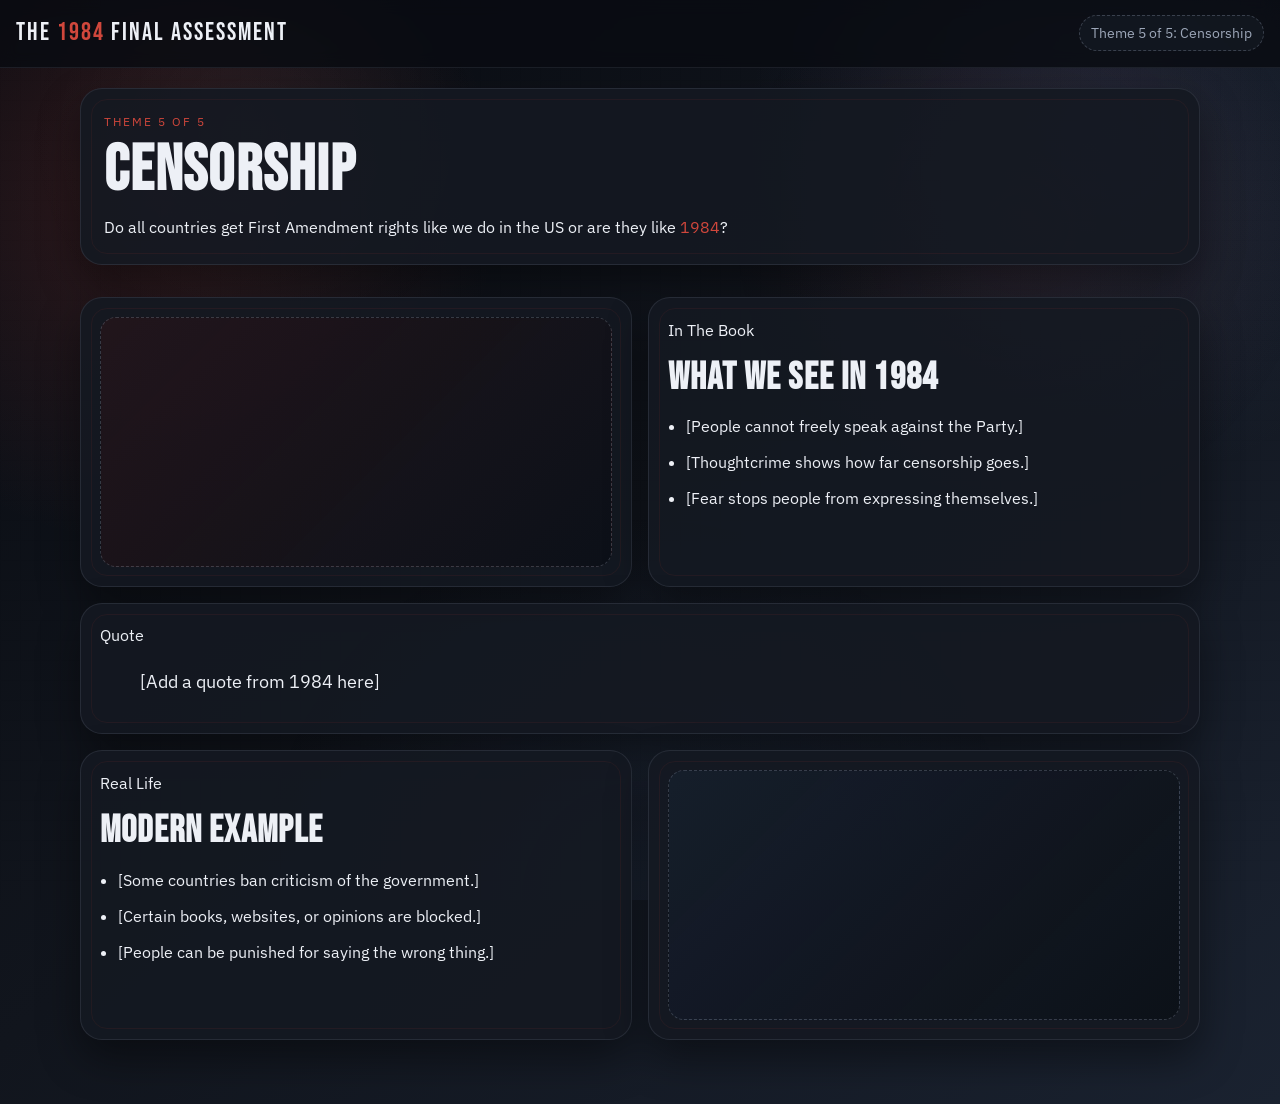
==== Themes/censorship.html @ dd371f8a "Cleaned up all pages to fill in information" ====
<!DOCTYPE html>
<html lang="en">
  <head>
    <meta charset="UTF-8" />
    <meta name="viewport" content="width=device-width, initial-scale=1.0" />
    <title>Censorship | The 1984 Final Assessment</title>
    <link rel="preconnect" href="https://fonts.googleapis.com" />
    <link rel="preconnect" href="https://fonts.gstatic.com" crossorigin />
    <link
      href="https://fonts.googleapis.com/css2?family=Bebas+Neue&family=Cormorant+Garamond:wght@500;700&family=IBM+Plex+Sans:wght@400;600&display=swap"
      rel="stylesheet"
    />
    <link rel="stylesheet" href="../style.css" />
  </head>
  <body class="noise" data-page="censorship">
    <header class="top-bar">
      <a class="brand" href="../index.html">The <span>1984</span> Final Assessment</a>
      <div class="broadcast">Theme 5 of 5: Censorship</div>
    </header>

    <main class="layout simple-theme reveal">
      <section class="card page-hero simple-hero">
        <p class="kicker">Theme 5 of 5</p>
        <h1>Censorship</h1>
        <p class="theme-intro">Do all countries get First Amendment rights like we do in the US or are they like <span class="accent-text">1984</span>?</p>
      </section>

      <section class="simple-row">
        <article class="card simple-block image-block">
          <div class="simple-image-slot">
            <!-- <img src="../Images/your-book-image.jpg" alt="Censorship in 1984" title="https://example.com" /> -->
          </div>
        </article>

        <article class="card simple-block note-block">
          <p class="theme-label">In The Book</p>
          <h2>What We See In 1984</h2>
          <ul class="simple-notes">
            <li>[People cannot freely speak against the Party.]</li>
            <li>[Thoughtcrime shows how far censorship goes.]</li>
            <li>[Fear stops people from expressing themselves.]</li>
          </ul>
        </article>
      </section>

      <section class="card simple-quote-block">
        <p class="theme-label">Quote</p>
        <blockquote class="theme-quote">[Add a quote from 1984 here]</blockquote>
      </section>

      <section class="simple-row simple-row-reverse">
        <article class="card simple-block note-block">
          <p class="theme-label">Real Life</p>
          <h2>Modern Example</h2>
          <ul class="simple-notes">
            <li>[Some countries ban criticism of the government.]</li>
            <li>[Certain books, websites, or opinions are blocked.]</li>
            <li>[People can be punished for saying the wrong thing.]</li>
          </ul>
        </article>

        <article class="card simple-block image-block">
          <div class="simple-image-slot alt">
            <!-- <img src="../Images/your-modern-image.jpg" alt="Modern censorship example" title="https://example.com" /> -->
          </div>
        </article>
      </section>

    </main>
    <script src="../script.js"></script>
  </body>
</html>
---- style.css ----
:root {
  --paper: #11151d;
  --paper-deep: #1b212c;
  --ink: #edf0f6;
  --muted: #9ca6b8;
  --line: #3d495f;
  --card: rgba(20, 25, 34, 0.9);
  --card-strong: rgba(15, 19, 28, 0.96);
  --accent: #d0473c;
  --accent-soft: #f08b53;
  --shadow: 0 18px 42px rgba(0, 0, 0, 0.42);
  --font-display: "Bebas Neue", Impact, sans-serif;
  --font-body: "IBM Plex Sans", "Segoe UI", sans-serif;
  --font-quote: "Cormorant Garamond", Georgia, serif;
}

* {
  box-sizing: border-box;
}

html,
body {
  margin: 0;
  padding: 0;
  min-height: 100%;
}

body {
  font-family: var(--font-body);
  color: var(--ink);
  background:
    radial-gradient(circle at 12% 18%, rgba(208, 71, 60, 0.18), transparent 24%),
    radial-gradient(circle at 86% 12%, rgba(70, 95, 140, 0.22), transparent 24%),
    linear-gradient(140deg, #090c12 0%, #11151d 48%, #1a2230 100%);
  line-height: 1.65;
}

.noise::before {
  content: "";
  position: fixed;
  inset: 0;
  pointer-events: none;
  opacity: 0.16;
  background-image:
    linear-gradient(rgba(154, 166, 184, 0.03) 1px, transparent 1px),
    linear-gradient(90deg, rgba(154, 166, 184, 0.03) 1px, transparent 1px);
  background-size: 20px 20px;
  z-index: -2;
}

.noise::after {
  content: "";
  position: fixed;
  inset: 0;
  pointer-events: none;
  background:
    radial-gradient(circle at 20% 15%, rgba(255, 255, 255, 0.04), transparent 18%),
    radial-gradient(circle at 80% 25%, rgba(208, 71, 60, 0.09), transparent 24%),
    radial-gradient(circle at 50% 100%, rgba(70, 95, 140, 0.12), transparent 35%);
  z-index: -1;
}

.top-bar {
  position: sticky;
  top: 0;
  z-index: 20;
  display: flex;
  justify-content: space-between;
  align-items: center;
  gap: 1rem;
  padding: 0.8rem 1rem;
  background: rgba(9, 12, 18, 0.82);
  border-bottom: 1px solid rgba(154, 166, 184, 0.12);
  backdrop-filter: blur(8px);
}

.brand {
  color: var(--ink);
  text-decoration: none;
  font-family: var(--font-display);
  font-size: 1.55rem;
  letter-spacing: 0.08em;
}

.brand span {
  color: var(--accent);
}

.accent-text {
  color: var(--accent);
}

.broadcast {
  font-size: 0.86rem;
  color: var(--muted);
  padding: 0.35rem 0.7rem;
  border-radius: 999px;
  border: 1px dashed rgba(154, 166, 184, 0.3);
  background: rgba(20, 25, 34, 0.88);
}

.layout {
  width: min(1120px, 92vw);
  margin: 1.3rem auto 4rem;
}

.hero {
  display: grid;
  grid-template-columns: 1.2fr 0.8fr;
  gap: 1.25rem;
  align-items: stretch;
}

.card {
  position: relative;
  background: var(--card);
  border: 1px solid rgba(154, 166, 184, 0.14);
  border-radius: 22px;
  box-shadow: var(--shadow);
  overflow: hidden;
}

.card::before {
  content: "";
  position: absolute;
  inset: 10px;
  border: 1px solid rgba(208, 71, 60, 0.08);
  border-radius: 16px;
  pointer-events: none;
}

.hero-main,
.section-card,
.page-hero {
  padding: 1.4rem;
}

.kicker {
  margin: 0;
  text-transform: uppercase;
  letter-spacing: 0.16em;
  font-size: 0.76rem;
  color: var(--accent);
}

h1,
h2,
h3 {
  line-height: 1.05;
}

h1 {
  margin: 0.25rem 0 0.65rem;
  font-family: var(--font-display);
  font-size: clamp(2.3rem, 5vw, 4.5rem);
  letter-spacing: 0.02em;
}

h2 {
  margin: 0 0 0.65rem;
  font-family: var(--font-display);
  font-size: clamp(1.9rem, 3vw, 2.4rem);
  letter-spacing: 0.03em;
}

h3 {
  margin: 0 0 0.4rem;
}

p {
  margin: 0 0 0.9rem;
}

.hero-main > p:last-of-type,
.page-hero > p:last-of-type,
.section-card > p:last-of-type {
  margin-bottom: 0;
}

.hero-side {
  min-height: 320px;
  padding: 1.1rem;
  background:
    radial-gradient(circle at center, rgba(208, 71, 60, 0.12), transparent 42%),
    linear-gradient(155deg, rgba(10, 13, 20, 0.96), rgba(23, 28, 39, 0.92)),
    var(--card-strong);
}

.watcher-stage {
  position: relative;
  height: 100%;
  min-height: 280px;
  overflow: hidden;
}

.watcher-frame,
.scan-ring,
.camera-mount {
  position: absolute;
}

.camera-mount {
  top: 4%;
  left: 50%;
  width: 130px;
  height: 18px;
  transform: translateX(-50%);
  border-radius: 999px;
  background: linear-gradient(180deg, #2c3444, #121722);
  box-shadow:
    0 8px 14px rgba(0, 0, 0, 0.35),
    inset 0 -2px 4px rgba(0, 0, 0, 0.35);
}

.camera-mount::before {
  content: "";
  position: absolute;
  left: 50%;
  top: 100%;
  width: 16px;
  height: 42px;
  transform: translateX(-50%);
  border-radius: 0 0 10px 10px;
  background: linear-gradient(180deg, #3d475b, #171c27);
}

.watcher-frame {
  inset: 16% 12% 20%;
  display: grid;
  place-items: center;
  border-radius: 24px;
  border: 1px solid rgba(154, 166, 184, 0.12);
  background:
    linear-gradient(180deg, rgba(255, 255, 255, 0.02), transparent),
    rgba(9, 12, 18, 0.72);
  box-shadow: inset 0 0 0 1px rgba(255, 255, 255, 0.02);
}

.camera-body {
  position: relative;
  width: min(310px, 84%);
  aspect-ratio: 1.15 / 0.78;
  display: grid;
  place-items: center;
  border-radius: 30px;
  border: 1px solid rgba(154, 166, 184, 0.16);
  background:
    linear-gradient(145deg, rgba(58, 67, 84, 0.95), rgba(18, 23, 32, 0.98));
  box-shadow:
    0 18px 28px rgba(0, 0, 0, 0.32),
    inset 0 1px 0 rgba(255, 255, 255, 0.05),
    inset 0 -12px 24px rgba(0, 0, 0, 0.28);
}

.camera-body-top {
  position: absolute;
  top: 12px;
  left: 18px;
  right: 62px;
  height: 16px;
  border-radius: 999px;
  background: linear-gradient(90deg, rgba(255, 255, 255, 0.08), rgba(255, 255, 255, 0.01));
}

.camera-side-panel {
  position: absolute;
  right: 16px;
  top: 50%;
  width: 34px;
  height: 68px;
  transform: translateY(-50%);
  border-radius: 14px;
  border: 1px solid rgba(154, 166, 184, 0.12);
  background:
    linear-gradient(180deg, rgba(255, 255, 255, 0.05), rgba(0, 0, 0, 0.2)),
    #181d27;
}

.camera-lens {
  position: relative;
  width: 56%;
  aspect-ratio: 1;
  display: grid;
  place-items: center;
  background:
    radial-gradient(circle at center, rgba(255, 255, 255, 0.04), transparent 60%),
    linear-gradient(145deg, #0a0d14, #293140);
  box-shadow:
    0 0 30px rgba(0, 0, 0, 0.28),
    inset 0 0 26px rgba(0, 0, 0, 0.45);
  border-radius: 50%;
  border: 2px solid rgba(130, 145, 168, 0.18);
}

.lens-ring {
  position: absolute;
  border-radius: 50%;
  pointer-events: none;
}

.lens-ring-outer {
  inset: 8%;
  border: 10px solid rgba(9, 12, 18, 0.92);
  box-shadow: inset 0 0 0 1px rgba(154, 166, 184, 0.08);
}

.lens-ring-mid {
  inset: 24%;
  border: 2px solid rgba(240, 139, 83, 0.35);
  box-shadow: 0 0 18px rgba(208, 71, 60, 0.18);
}

.lens-glass {
  width: 44%;
  aspect-ratio: 1;
  position: relative;
  display: grid;
  place-items: center;
  overflow: hidden;
  border-radius: 50%;
  background:
    radial-gradient(circle at 30% 28%, rgba(255, 255, 255, 0.22), transparent 16%),
    radial-gradient(circle at center, #315a7e 0%, #1b3349 44%, #081019 100%);
  box-shadow:
    inset 0 0 20px rgba(0, 0, 0, 0.4),
    0 0 18px rgba(60, 112, 175, 0.16);
}

.lens-core {
  width: 72%;
  aspect-ratio: 1;
  position: relative;
  border-radius: 50%;
  transition: transform 80ms linear;
}

.lens-aperture {
  position: absolute;
  inset: 18%;
  border-radius: 50%;
  border: 3px solid rgba(11, 16, 24, 0.92);
  background: radial-gradient(circle, #09111b 0%, #020406 72%);
  box-shadow:
    0 0 0 8px rgba(8, 12, 18, 0.3),
    inset 0 0 10px rgba(0, 0, 0, 0.45);
}

.lens-aperture::before {
  content: "";
  position: absolute;
  inset: 22%;
  border-radius: 50%;
  border: 1px solid rgba(154, 166, 184, 0.14);
}

.lens-highlight {
  position: absolute;
  width: 30%;
  height: 12%;
  top: 20%;
  left: 20%;
  border-radius: 999px;
  background: linear-gradient(90deg, rgba(255, 255, 255, 0.34), rgba(255, 255, 255, 0.03));
  transform: rotate(-24deg);
  opacity: 0.8;
}

.scan-ring {
  border: 1px solid rgba(154, 166, 184, 0.16);
  border-radius: 50%;
  box-shadow: 0 0 24px rgba(255, 255, 255, 0.03);
}

.scan-ring-a {
  width: 260px;
  height: 260px;
  top: 6%;
  right: -2%;
}

.scan-ring-b {
  width: 140px;
  height: 140px;
  left: 6%;
  bottom: 10%;
}

.grid {
  display: grid;
  gap: 1rem;
  margin-top: 1rem;
  grid-template-columns: repeat(2, minmax(0, 1fr));
}

.topic-link {
  display: block;
  color: var(--ink);
  text-decoration: none;
  padding: 1rem 1rem 1.05rem;
  border-radius: 18px;
  border: 1px solid rgba(154, 166, 184, 0.14);
  background: rgba(17, 21, 29, 0.82);
  transition: transform 180ms ease, box-shadow 180ms ease, border-color 180ms ease;
}

.topic-link:hover {
  transform: translateY(-4px) rotate(-0.4deg);
  border-color: rgba(208, 71, 60, 0.45);
  box-shadow: 0 16px 30px rgba(0, 0, 0, 0.26);
}

.topic-link h3 {
  font-family: var(--font-display);
  font-size: 1.55rem;
  letter-spacing: 0.03em;
}

.topic-link p {
  margin: 0;
  color: var(--muted);
}

.topic-tag {
  display: inline-block;
  margin-bottom: 0.75rem;
  padding: 0.2rem 0.55rem;
  border-radius: 999px;
  background: rgba(208, 71, 60, 0.12);
  color: var(--accent);
  font-size: 0.78rem;
  text-transform: uppercase;
  letter-spacing: 0.12em;
}

.page-hero {
  margin-bottom: 1rem;
}

.content {
  display: grid;
  grid-template-columns: 1.7fr 1fr;
  gap: 1rem;
}

.meta {
  display: grid;
  gap: 1rem;
}

.theme-quote {
  font-size: large;
}

.theme-pagenumber {
  text-align: left;
}

.quote {
  margin: 1rem 0;
  padding: 0.9rem 1rem 0.9rem 1.1rem;
  border-left: 4px solid var(--accent-soft);
  background: rgba(28, 34, 46, 0.92);
  border-radius: 12px;
  font-family: var(--font-quote);
  font-size: 1.55rem;
}

.prompt-box,
.meta-item,
.checklist {
  background: rgba(18, 23, 32, 0.88);
  border: 1px solid rgba(154, 166, 184, 0.12);
  border-radius: 16px;
}

.prompt-box {
  margin-top: 1rem;
  padding: 1rem;
}

.prompt-label {
  margin: 0 0 0.35rem;
  font-size: 0.8rem;
  text-transform: uppercase;
  letter-spacing: 0.14em;
  color: var(--accent);
}

.placeholder {
  color: var(--muted);
}

.placeholder strong {
  color: var(--ink);
}

.student-lines {
  margin-top: 0.8rem;
  min-height: 120px;
  border-radius: 10px;
  background:
    repeating-linear-gradient(
      to bottom,
      transparent 0 21px,
      rgba(154, 166, 184, 0.22) 21px 22px
    );
}

.meta-item,
.checklist {
  padding: 0.95rem;
}

.meta-item h3,
.checklist h3 {
  margin: 0 0 0.4rem;
  font-size: 0.9rem;
  letter-spacing: 0.08em;
  text-transform: uppercase;
  color: var(--accent);
}

.checklist ul {
  margin: 0;
  padding-left: 1.1rem;
  color: var(--muted);
}

.checklist li + li {
  margin-top: 0.4rem;
}

.reveal {
  opacity: 0;
  transform: translateY(10px);
  transition: opacity 360ms ease, transform 360ms ease;
}

.reveal.visible {
  opacity: 1;
  transform: translateY(0);
}

footer {
  width: min(1120px, 92vw);
  margin: 2rem auto 1rem;
  padding-top: 0.9rem;
  border-top: 1px solid rgba(154, 166, 184, 0.14);
  color: var(--muted);
  font-size: 0.92rem;
}

@media (max-width: 900px) {
  .hero,
  .content,
  .grid {
    grid-template-columns: 1fr;
  }

  .hero-side {
    min-height: 280px;
  }

  .watcher-frame {
    inset: 14% 8% 24%;
  }
}

@media (max-width: 620px) {
  .top-bar {
    align-items: flex-start;
    flex-direction: column;
  }

  .watcher-frame {
    inset: 16% 4% 28%;
  }
}
.simple-theme {
  display: grid;
  gap: 1rem;
}

.simple-hero {
  padding: 1.45rem;
}

.theme-intro {
  max-width: 42rem;
  color: var(--ink);
}

.simple-row {
  display: grid;
  grid-template-columns: 1fr 1fr;
  gap: 1rem;
}

.simple-row-reverse {
  grid-template-columns: 1fr 1fr;
}

.simple-block {
  padding: 1.2rem;
}

.image-block {
  display: grid;
  gap: 0.85rem;
}

.simple-image-slot {
  min-height: 250px;
  display: grid;
  place-items: center;
  padding: 0;
  border-radius: 16px;
  border: 1px dashed rgba(154, 166, 184, 0.28);
  background:
    linear-gradient(135deg, rgba(208, 71, 60, 0.1), transparent),
    rgba(10, 13, 20, 0.62);
  overflow: hidden;
}

.simple-image-slot.alt {
  background:
    linear-gradient(135deg, rgba(70, 95, 140, 0.16), transparent),
    rgba(10, 13, 20, 0.62);
}

.simple-caption {
  margin: 0;
  color: var(--muted);
}

.simple-notes {
  margin: 0.9rem 0 0;
  padding-left: 1.1rem;
  line-height: 28px;
  color: var(--ink);
}

.simple-notes li + li {
  margin-top: 0.5rem;
}

.simple-quote-block {
  padding: 1.15rem 1.2rem;
}

.final-block {
  max-width: 100%;
}

@media (max-width: 900px) {
  .simple-row,
  .simple-row-reverse {
    grid-template-columns: 1fr;
  }
}

.simple-image-slot img {
  width: 100%;
  height: 100%;
  object-fit: cover;
  display: block;
}
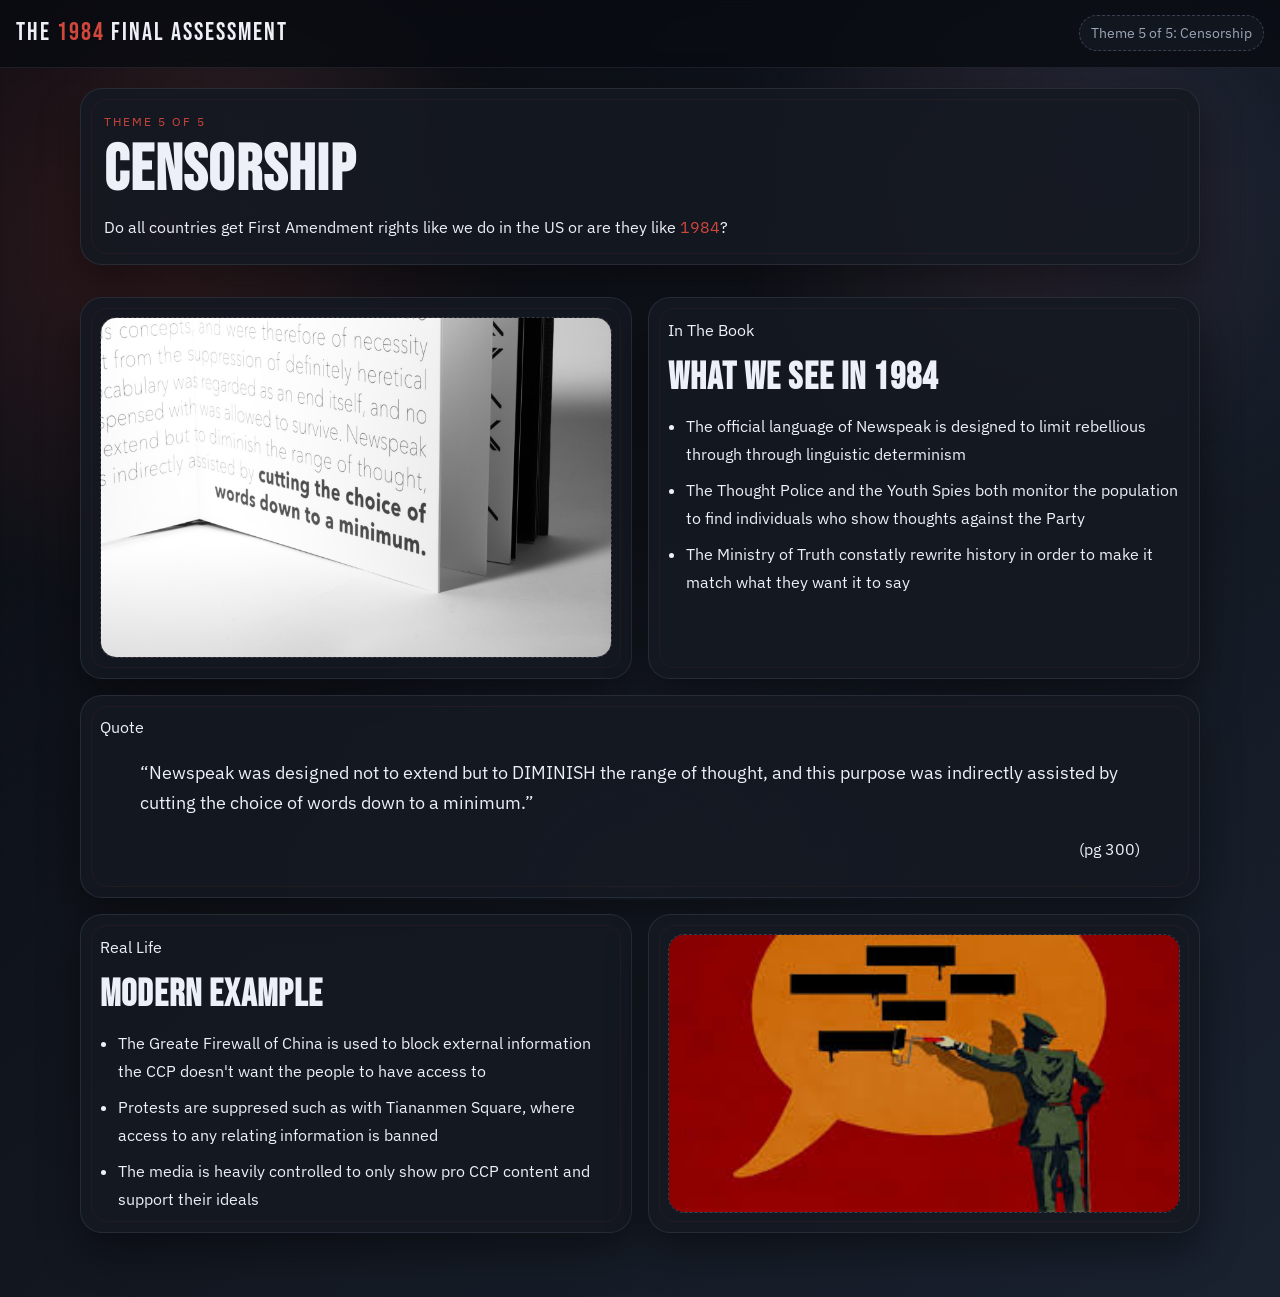
==== commit 9837b46f: "Finised censorship.html page" ====
--- a/Themes/censorship.html
+++ b/Themes/censorship.html
@@ -28,7 +28,7 @@
       <section class="simple-row">
         <article class="card simple-block image-block">
           <div class="simple-image-slot">
-            <!-- <img src="../Images/your-book-image.jpg" alt="Censorship in 1984" title="https://example.com" /> -->
+            <img src="../Images/1984_censorship.jpg" alt="Censorship in 1984" title="https://i0.wp.com/1.bp.blogspot.com/-7Wkdf92vbqc/WOR4TTTdOFI/AAAAAAAEWkE/rgJk2ZCyJT40uMkXMGkqRHF7zy3EiUJxQCLcB/s1600/newspeak%2B2.jpg?ssl=1" />
           </div>
         </article>
 
@@ -36,16 +36,20 @@
           <p class="theme-label">In The Book</p>
           <h2>What We See In 1984</h2>
           <ul class="simple-notes">
-            <li>[People cannot freely speak against the Party.]</li>
-            <li>[Thoughtcrime shows how far censorship goes.]</li>
-            <li>[Fear stops people from expressing themselves.]</li>
+            <li>The official language of Newspeak is designed to limit rebellious through through linguistic determinism</li>
+            <li>The Thought Police and the Youth Spies both monitor the population to find individuals who show thoughts against the Party</li>
+            <li>The Ministry of Truth constatly rewrite history in order to make it match what they want it to say</li>
           </ul>
         </article>
       </section>
 
       <section class="card simple-quote-block">
         <p class="theme-label">Quote</p>
-        <blockquote class="theme-quote">[Add a quote from 1984 here]</blockquote>
+        <blockquote class="theme-quote">“Newspeak
+was designed not to extend but to DIMINISH the range of
+thought, and this purpose was indirectly assisted by cutting
+the choice of words down to a minimum.”</blockquote>
+        <blockquote class="theme-pagenumber">(pg 300)</blockquote>
       </section>
 
       <section class="simple-row simple-row-reverse">
@@ -53,15 +57,15 @@
           <p class="theme-label">Real Life</p>
           <h2>Modern Example</h2>
           <ul class="simple-notes">
-            <li>[Some countries ban criticism of the government.]</li>
-            <li>[Certain books, websites, or opinions are blocked.]</li>
-            <li>[People can be punished for saying the wrong thing.]</li>
+            <li>The Greate Firewall of China is used to block external information the CCP doesn't want the people to have access to</li>
+            <li>Protests are suppresed such as with Tiananmen Square, where access to any relating information is banned</li>
+            <li>The media is heavily controlled to only show pro CCP content and support their ideals</li>
           </ul>
         </article>
 
         <article class="card simple-block image-block">
           <div class="simple-image-slot alt">
-            <!-- <img src="../Images/your-modern-image.jpg" alt="Modern censorship example" title="https://example.com" /> -->
+            <img src="../Images/real_censorship.jpg" alt="Modern censorship example" title="https://encrypted-tbn0.gstatic.com/images?q=tbn:ANd9GcQ4dfxUF_Xxy3lvREDFKdCOCL5-b-uNRssYDQ&s" />
           </div>
         </article>
       </section>
--- a/style.css
+++ b/style.css
@@ -452,7 +452,7 @@
 }
 
 .theme-pagenumber {
-  text-align: left;
+  text-align: right;
 }
 
 .quote {
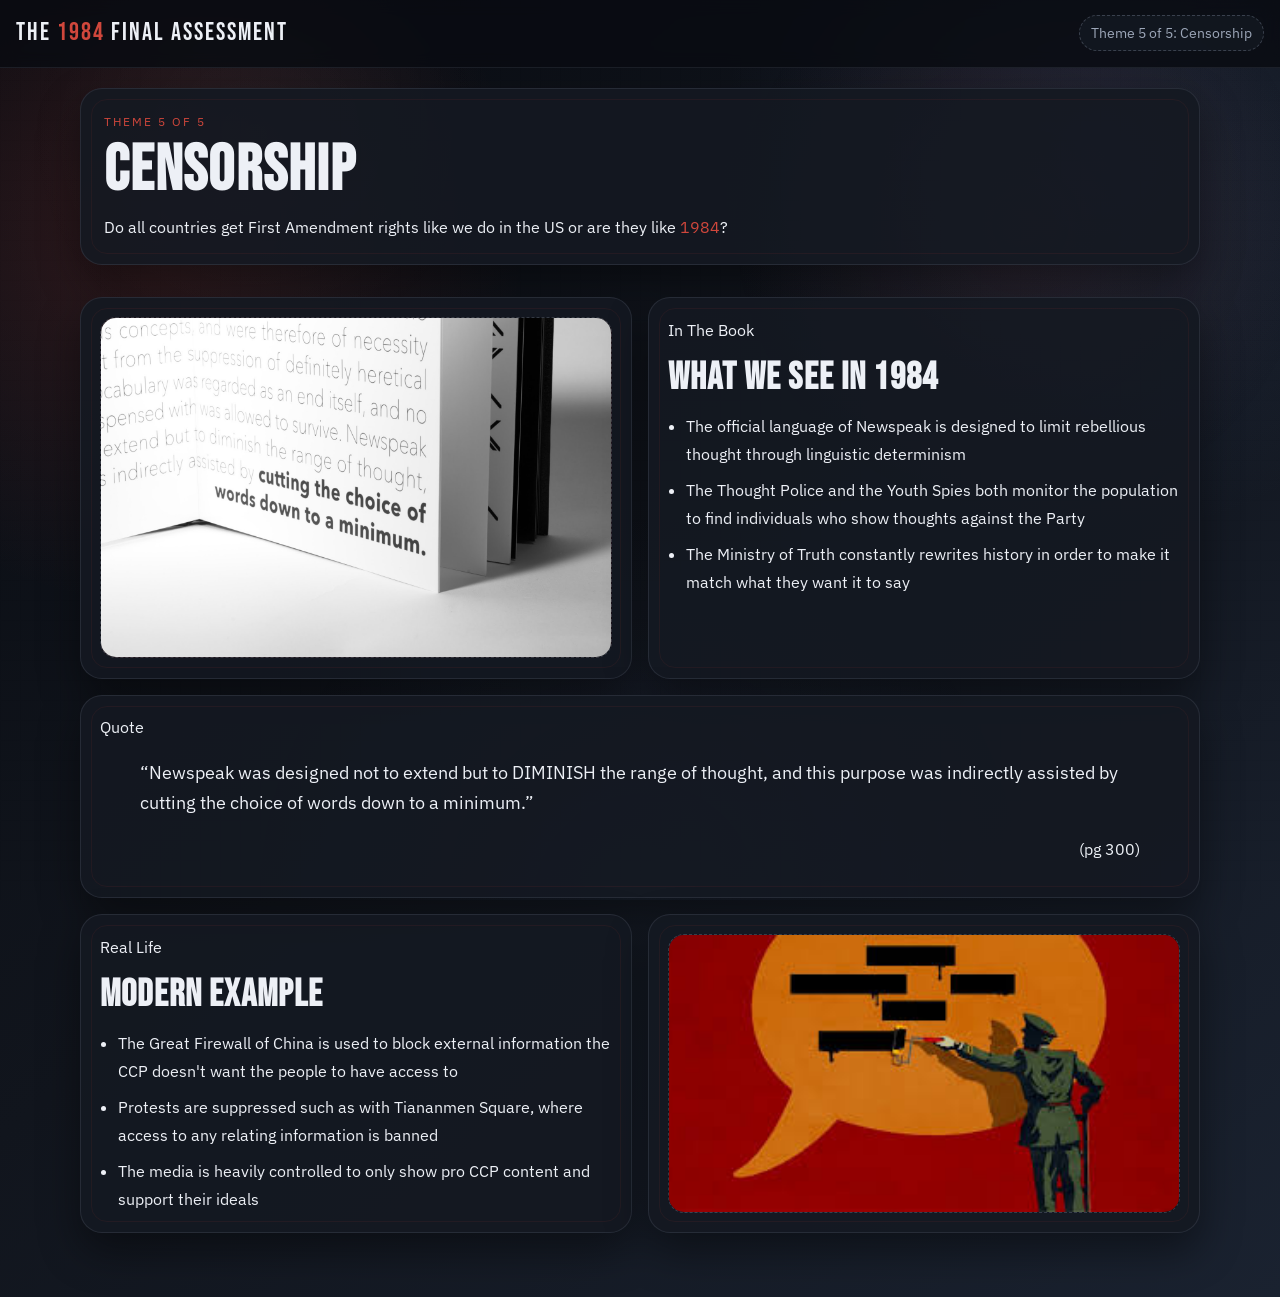
==== commit 8a3ee905: "Cleaned up the web page" ====
--- a/Themes/censorship.html
+++ b/Themes/censorship.html
@@ -36,9 +36,9 @@
           <p class="theme-label">In The Book</p>
           <h2>What We See In 1984</h2>
           <ul class="simple-notes">
-            <li>The official language of Newspeak is designed to limit rebellious through through linguistic determinism</li>
+            <li>The official language of Newspeak is designed to limit rebellious thought through linguistic determinism</li>
             <li>The Thought Police and the Youth Spies both monitor the population to find individuals who show thoughts against the Party</li>
-            <li>The Ministry of Truth constatly rewrite history in order to make it match what they want it to say</li>
+            <li>The Ministry of Truth constantly rewrites history in order to make it match what they want it to say</li>
           </ul>
         </article>
       </section>
@@ -57,8 +57,8 @@
           <p class="theme-label">Real Life</p>
           <h2>Modern Example</h2>
           <ul class="simple-notes">
-            <li>The Greate Firewall of China is used to block external information the CCP doesn't want the people to have access to</li>
-            <li>Protests are suppresed such as with Tiananmen Square, where access to any relating information is banned</li>
+            <li>The Great Firewall of China is used to block external information the CCP doesn't want the people to have access to</li>
+            <li>Protests are suppressed such as with Tiananmen Square, where access to any relating information is banned</li>
             <li>The media is heavily controlled to only show pro CCP content and support their ideals</li>
           </ul>
         </article>
--- a/style.css
+++ b/style.css
@@ -644,6 +644,17 @@
   margin-top: 0.5rem;
 }
 
+.simple-notes .simple-notes {
+  margin-top: 0.45rem;
+  padding-left: 1.2rem;
+  color: var(--muted);
+  line-height: 1.7;
+}
+
+.simple-notes .simple-notes li + li {
+  margin-top: 0.2rem;
+}
+
 .simple-quote-block {
   padding: 1.15rem 1.2rem;
 }
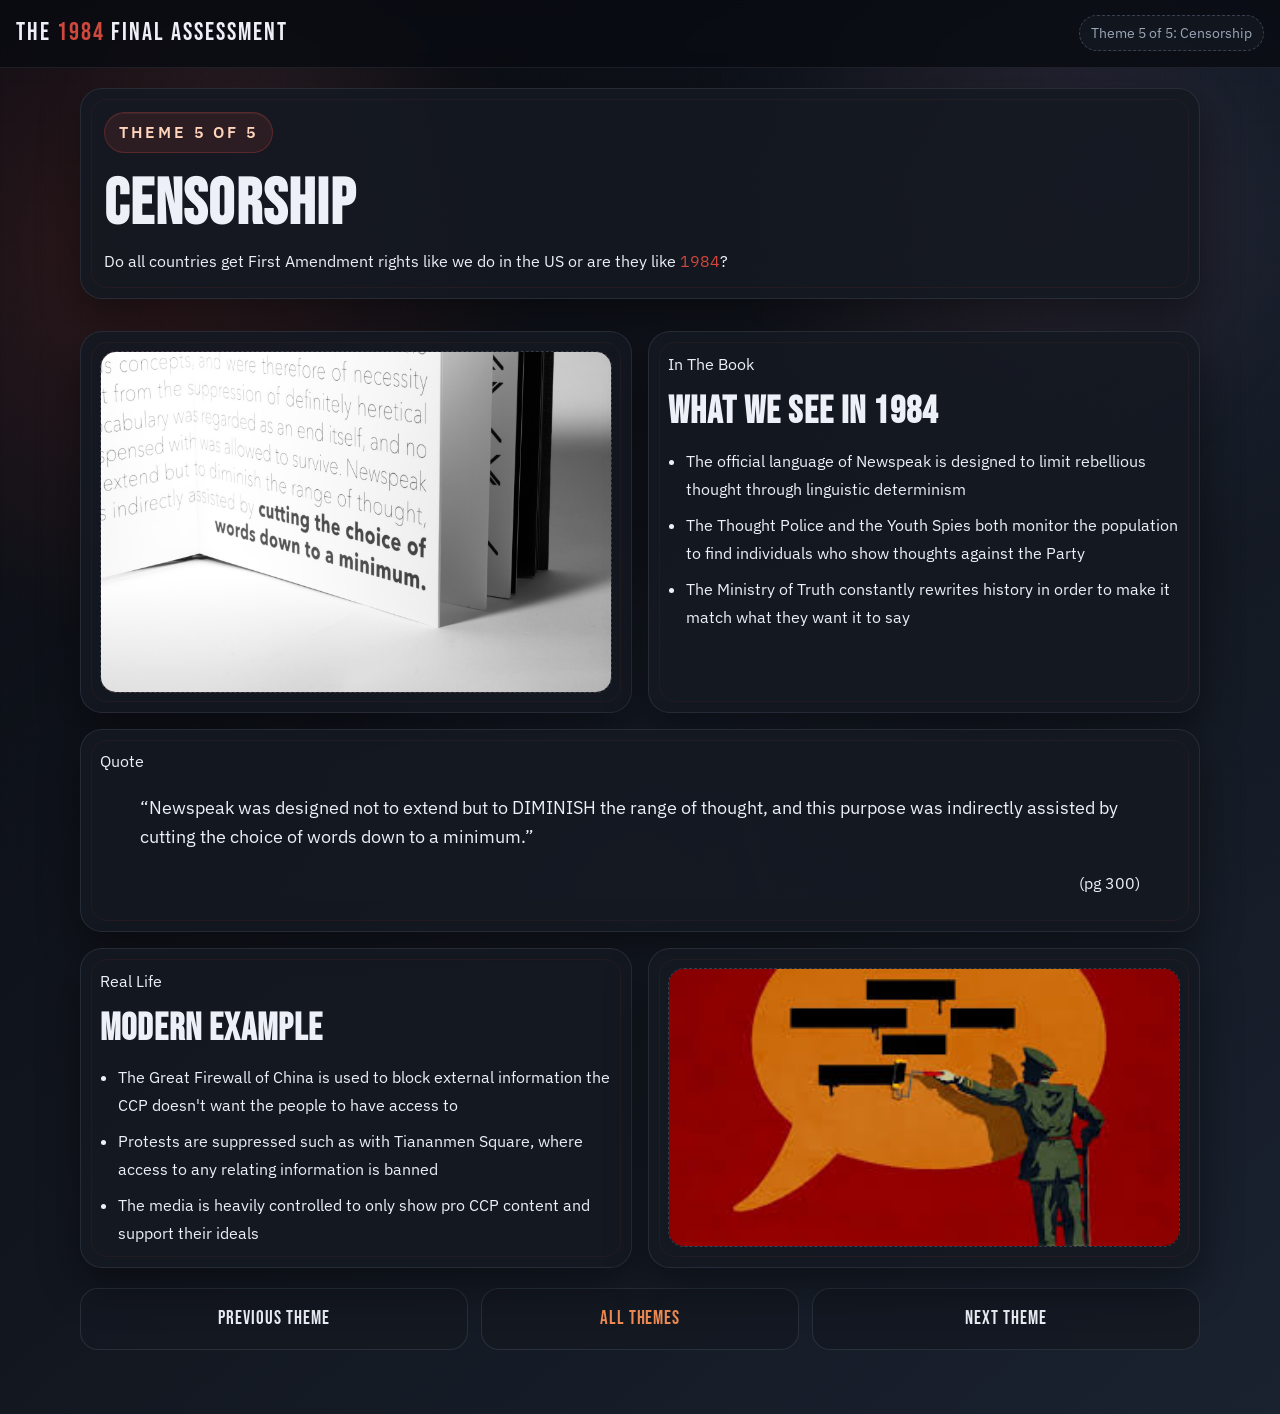
==== commit 99cf3b20: "Added buttons to cycle through themes" ====
--- a/Themes/censorship.html
+++ b/Themes/censorship.html
@@ -70,6 +70,12 @@
         </article>
       </section>
 
+      <nav class="theme-nav" aria-label="Theme navigation">
+        <a class="theme-nav-link" href="./control.html">Previous Theme</a>
+        <a class="theme-nav-link theme-nav-home" href="../index.html">All Themes</a>
+        <a class="theme-nav-link" href="./surveillance.html">Next Theme</a>
+      </nav>
+
     </main>
     <script src="../script.js"></script>
   </body>
--- a/style.css
+++ b/style.css
@@ -136,11 +136,19 @@
 }
 
 .kicker {
-  margin: 0;
+  display: inline-flex;
+  align-items: center;
+  margin: 0 0 0.85rem;
+  padding: 0.4rem 0.85rem;
+  border-radius: 999px;
+  border: 1px solid rgba(208, 71, 60, 0.28);
+  background: rgba(208, 71, 60, 0.12);
   text-transform: uppercase;
-  letter-spacing: 0.16em;
-  font-size: 0.76rem;
-  color: var(--accent);
+  letter-spacing: 0.18em;
+  font-size: 0.98rem;
+  font-weight: 600;
+  color: #ffd4bc;
+  box-shadow: inset 0 1px 0 rgba(255, 255, 255, 0.05);
 }
 
 h1,
@@ -659,14 +667,56 @@
   padding: 1.15rem 1.2rem;
 }
 
+.theme-nav {
+  display: flex;
+  justify-content: space-between;
+  align-items: center;
+  gap: 0.85rem;
+  margin-top: 0.25rem;
+}
+
+.theme-nav-link {
+  flex: 1;
+  display: inline-flex;
+  justify-content: center;
+  align-items: center;
+  min-height: 56px;
+  padding: 0.9rem 1.1rem;
+  border-radius: 18px;
+  border: 1px solid rgba(154, 166, 184, 0.16);
+  background: rgba(20, 25, 34, 0.88);
+  color: var(--ink);
+  text-decoration: none;
+  font-family: var(--font-display);
+  font-size: 1.2rem;
+  letter-spacing: 0.05em;
+  transition: transform 180ms ease, border-color 180ms ease, box-shadow 180ms ease;
+}
+
+.theme-nav-link:hover {
+  transform: translateY(-2px);
+  border-color: rgba(208, 71, 60, 0.45);
+  box-shadow: 0 14px 24px rgba(0, 0, 0, 0.24);
+}
+
+.theme-nav-home {
+  flex: 0.8;
+  color: var(--accent-soft);
+}
+
 .final-block {
   max-width: 100%;
 }
 
 @media (max-width: 900px) {
   .simple-row,
-  .simple-row-reverse {
+  .simple-row-reverse,
+  .theme-nav {
     grid-template-columns: 1fr;
+  }
+
+  .theme-nav {
+    display: grid;
   }
 }
 
